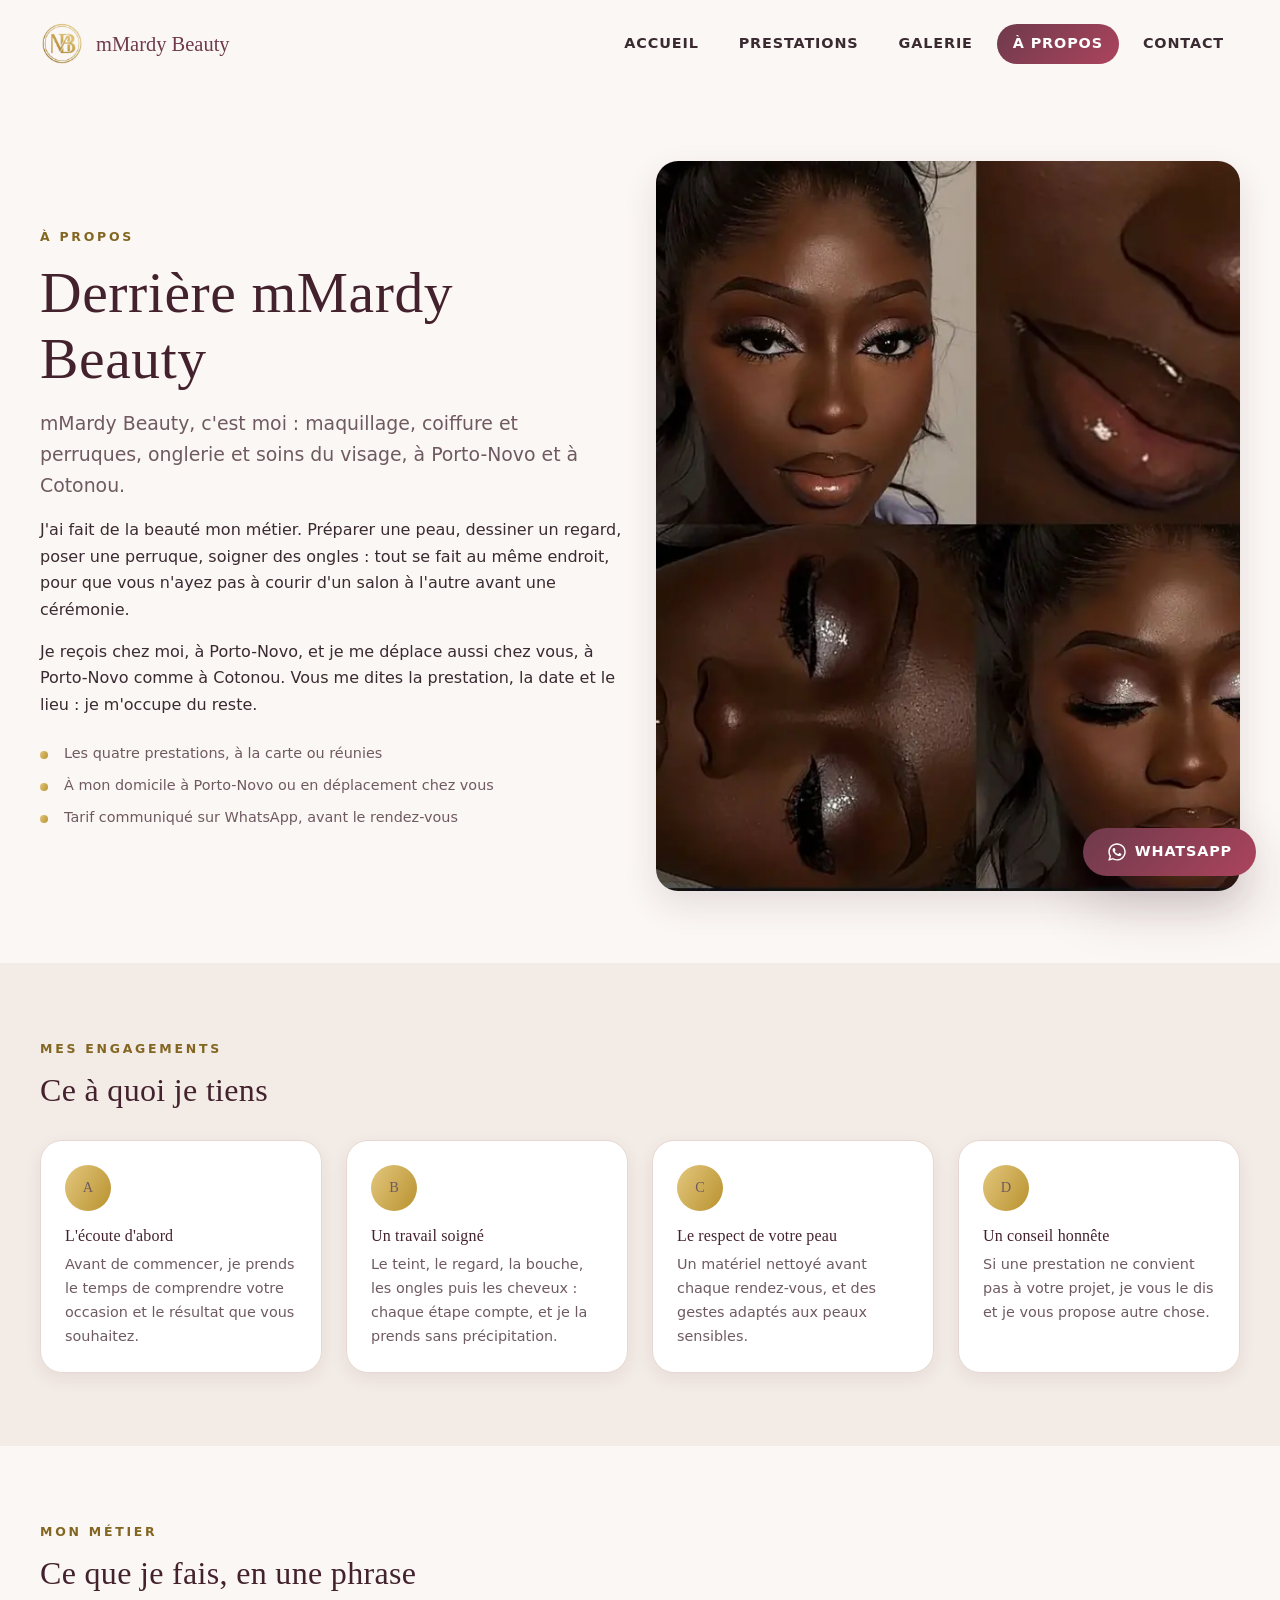
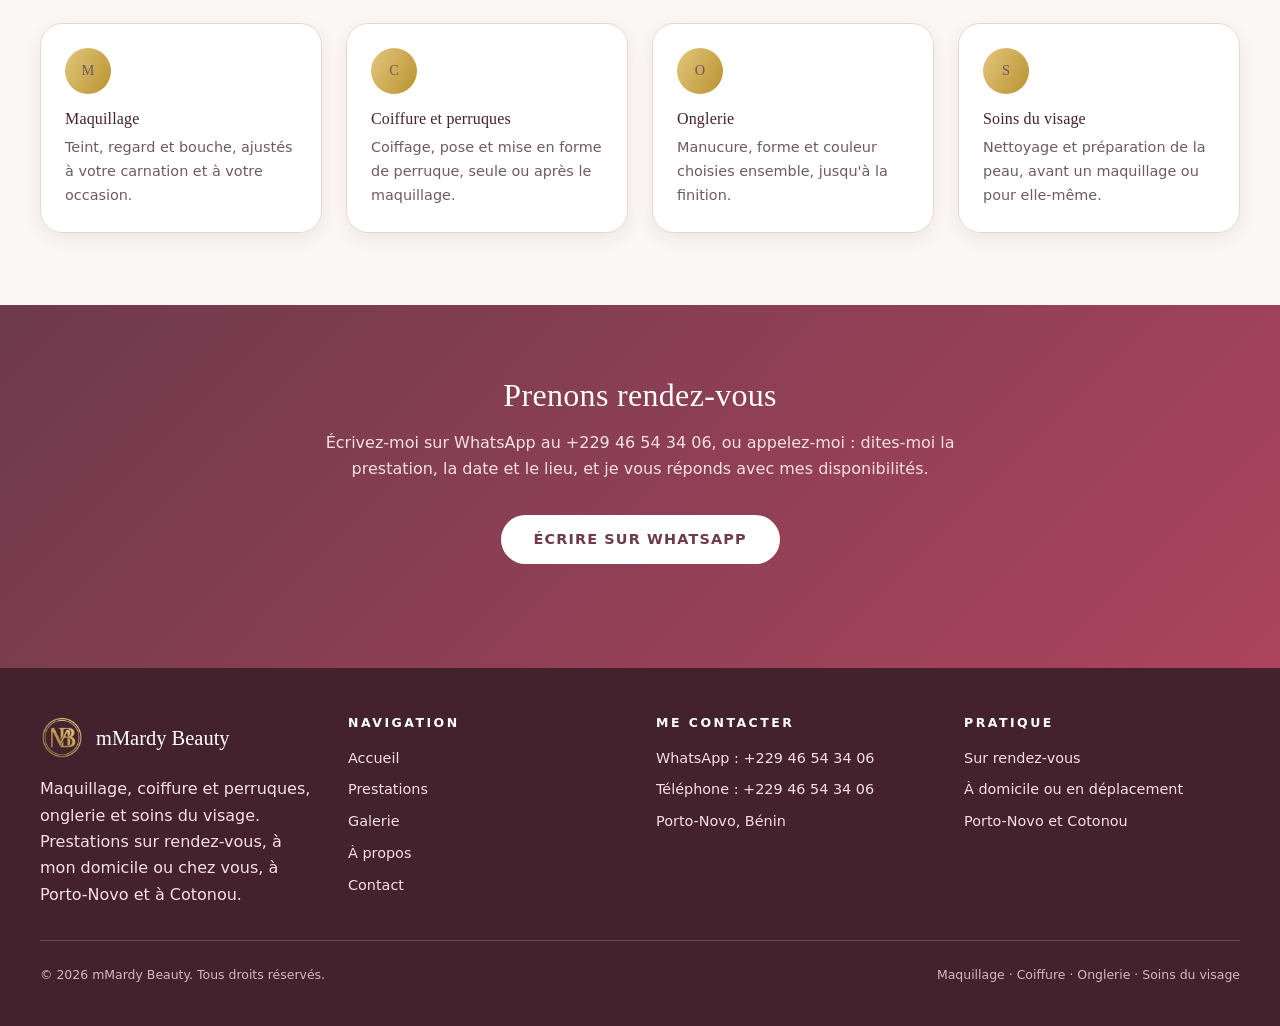
==== a-propos.html @ c72af712 "Site vitrine mMardy Beauty Site statique HTML, CSS et JavaScript natif pour une professionnelle de l" ====
<!DOCTYPE html>
<html lang="fr">

<head>
  <meta charset="utf-8">
  <meta name="viewport" content="width=device-width, initial-scale=1">
  <title>À propos | mMardy Beauty - maquillage, coiffure, onglerie et soins du visage</title>
  <meta name="description" content="mMardy Beauty, c'est moi : maquillage, coiffure et perruques, onglerie et soins du visage à Porto-Novo et à Cotonou. Prestations sur rendez-vous, à mon domicile ou chez vous.">
  <link rel="icon" href="assets/brand/favicon.png" type="image/png">
  <meta property="og:type" content="website">
  <meta property="og:title" content="À propos | mMardy Beauty">
  <meta property="og:description" content="Maquillage, coiffure, onglerie et soins du visage : mon métier, ma façon de travailler et mes engagements.">
  <meta property="og:image" content="assets/images/galerie/galerie-13.jpg">
  <meta property="og:locale" content="fr_FR">
  <link rel="stylesheet" href="css/style.css">
  <link rel="stylesheet" href="css/animations.css">
  <script src="js/main.js" defer></script>
</head>

<body>
  <a class="lien-evitement" href="#contenu">Aller au contenu principal</a>

  <header class="entete" id="entete">
    <div class="conteneur entete__inner">
      <a class="marque" href="index.html">
        <img class="marque__badge" src="assets/brand/badge.png" alt="" width="96" height="96">
        <span class="marque__nom">mMardy Beauty</span>
      </a>

      <button class="burger" id="burger" type="button" aria-expanded="false" aria-controls="nav-principale" aria-label="Ouvrir le menu">
        <span class="burger__barre" aria-hidden="true"></span>
        <span class="burger__barre" aria-hidden="true"></span>
        <span class="burger__barre" aria-hidden="true"></span>
      </button>

      <nav class="nav" id="nav-principale" aria-label="Navigation principale">
        <ul class="nav__liste">
          <li><a class="nav__lien" href="index.html">Accueil</a></li>
          <li><a class="nav__lien" href="prestations.html">Prestations</a></li>
          <li><a class="nav__lien" href="galerie.html">Galerie</a></li>
          <li><a class="nav__lien" href="a-propos.html" aria-current="page">À propos</a></li>
          <li><a class="nav__lien" href="contact.html">Contact</a></li>
        </ul>
      </nav>
    </div>
  </header>

  <main id="contenu">

    <section class="section" aria-labelledby="titre-histoire">
      <div class="conteneur">
        <div class="duo">
          <div data-reveal>
            <p class="surtitre">À propos</p>
            <h1 id="titre-histoire">Derrière mMardy Beauty</h1>
            <p class="texte-intro">
              mMardy Beauty, c'est moi : maquillage, coiffure et perruques, onglerie et
              soins du visage, à Porto-Novo et à Cotonou.
            </p>
            <p>
              J'ai fait de la beauté mon métier. Préparer une peau, dessiner un regard,
              poser une perruque, soigner des ongles : tout se fait au même endroit, pour
              que vous n'ayez pas à courir d'un salon à l'autre avant une cérémonie.
            </p>
            <p>
              Je reçois chez moi, à Porto-Novo, et je me déplace aussi chez vous, à
              Porto-Novo comme à Cotonou. Vous me dites la prestation, la date et le
              lieu : je m'occupe du reste.
            </p>
            <ul class="atouts">
              <li>Les quatre prestations, à la carte ou réunies</li>
              <li>À mon domicile à Porto-Novo ou en déplacement chez vous</li>
              <li>Tarif communiqué sur WhatsApp, avant le rendez-vous</li>
            </ul>
          </div>

          <div class="duo__visuel" data-reveal>
            <picture>
              <source type="image/webp" srcset="assets/images/galerie/galerie-13.webp">
              <img src="assets/images/galerie/galerie-13.jpg" alt="Planche regroupant plusieurs mises en beauté rapprochées, bouche et regard" width="736" height="800" loading="lazy" decoding="async">
            </picture>
          </div>
        </div>
      </div>
    </section>

    <section class="section section--creme" aria-labelledby="titre-valeurs">
      <div class="conteneur">
        <div class="section__entete" data-reveal>
          <p class="surtitre">Mes engagements</p>
          <h2 id="titre-valeurs">Ce à quoi je tiens</h2>
        </div>

        <div class="valeurs">
          <article class="valeur" data-reveal>
            <p class="valeur__icone" aria-hidden="true">A</p>
            <h3>L'écoute d'abord</h3>
            <p>
              Avant de commencer, je prends le temps de comprendre votre occasion et
              le résultat que vous souhaitez.
            </p>
          </article>

          <article class="valeur" data-reveal>
            <p class="valeur__icone" aria-hidden="true">B</p>
            <h3>Un travail soigné</h3>
            <p>
              Le teint, le regard, la bouche, les ongles puis les cheveux : chaque
              étape compte, et je la prends sans précipitation.
            </p>
          </article>

          <article class="valeur" data-reveal>
            <p class="valeur__icone" aria-hidden="true">C</p>
            <h3>Le respect de votre peau</h3>
            <p>
              Un matériel nettoyé avant chaque rendez-vous, et des gestes adaptés
              aux peaux sensibles.
            </p>
          </article>

          <article class="valeur" data-reveal>
            <p class="valeur__icone" aria-hidden="true">D</p>
            <h3>Un conseil honnête</h3>
            <p>
              Si une prestation ne convient pas à votre projet, je vous le dis et je
              vous propose autre chose.
            </p>
          </article>
        </div>
      </div>
    </section>

    <section class="section" aria-labelledby="titre-metier">
      <div class="conteneur">
        <div class="section__entete" data-reveal>
          <p class="surtitre">Mon métier</p>
          <h2 id="titre-metier">Ce que je fais, en une phrase</h2>
        </div>

        <div class="valeurs">
          <article class="valeur" data-reveal>
            <p class="valeur__icone" aria-hidden="true">M</p>
            <h3>Maquillage</h3>
            <p>
              Teint, regard et bouche, ajustés à votre carnation et à votre occasion.
            </p>
          </article>

          <article class="valeur" data-reveal>
            <p class="valeur__icone" aria-hidden="true">C</p>
            <h3>Coiffure et perruques</h3>
            <p>
              Coiffage, pose et mise en forme de perruque, seule ou après le maquillage.
            </p>
          </article>

          <article class="valeur" data-reveal>
            <p class="valeur__icone" aria-hidden="true">O</p>
            <h3>Onglerie</h3>
            <p>
              Manucure, forme et couleur choisies ensemble, jusqu'à la finition.
            </p>
          </article>

          <article class="valeur" data-reveal>
            <p class="valeur__icone" aria-hidden="true">S</p>
            <h3>Soins du visage</h3>
            <p>
              Nettoyage et préparation de la peau, avant un maquillage ou pour elle-même.
            </p>
          </article>
        </div>
      </div>
    </section>

    <section class="section section--prune" aria-labelledby="titre-rdv">
      <div class="conteneur section__entete section__entete--centre" data-reveal>
        <h2 id="titre-rdv">Prenons rendez-vous</h2>
        <p>
          Écrivez-moi sur WhatsApp au +229 46 54 34 06, ou appelez-moi : dites-moi la
          prestation, la date et le lieu, et je vous réponds avec mes disponibilités.
        </p>
        <p class="ecart-haut">
          <a class="bouton bouton--clair" href="https://wa.me/22946543406?text=Bonjour%20mMardy%20Beauty%2C%20je%20souhaite%20prendre%20rendez-vous." target="_blank" rel="noopener">Écrire sur WhatsApp</a>
        </p>
      </div>
    </section>

  </main>

  <footer class="pied">
    <div class="conteneur">
      <div class="pied__grille">
        <div>
          <p class="pied__nom">
            <img src="assets/brand/badge.png" alt="" width="96" height="96">
            <span>mMardy Beauty</span>
          </p>
          <p>
            Maquillage, coiffure et perruques, onglerie et soins du visage.
            Prestations sur rendez-vous, à mon domicile ou chez vous,
            à Porto-Novo et à Cotonou.
          </p>
        </div>

        <nav aria-label="Navigation de pied de page">
          <h3>Navigation</h3>
          <ul class="pied__liste">
            <li><a href="index.html">Accueil</a></li>
            <li><a href="prestations.html">Prestations</a></li>
            <li><a href="galerie.html">Galerie</a></li>
            <li><a href="a-propos.html">À propos</a></li>
            <li><a href="contact.html">Contact</a></li>
          </ul>
        </nav>

        <div>
          <h3>Me contacter</h3>
          <ul class="pied__liste">
            <li><a href="https://wa.me/22946543406" target="_blank" rel="noopener">WhatsApp : +229 46 54 34 06</a></li>
            <li><a href="tel:+22946543406">Téléphone : +229 46 54 34 06</a></li>
            <li>Porto-Novo, Bénin</li>
          </ul>
        </div>

        <div>
          <h3>Pratique</h3>
          <ul class="pied__liste">
            <li>Sur rendez-vous</li>
            <li>À domicile ou en déplacement</li>
            <li>Porto-Novo et Cotonou</li>
          </ul>
        </div>
      </div>

      <div class="pied__bas">
        <p>© <span data-annee>2026</span> mMardy Beauty. Tous droits réservés.</p>
        <p>Maquillage · Coiffure · Onglerie · Soins du visage</p>
      </div>
    </div>
  </footer>

  <a class="bouton-flottant" href="https://wa.me/22946543406?text=Bonjour%20mMardy%20Beauty%2C%20je%20souhaite%20prendre%20rendez-vous." target="_blank" rel="noopener" aria-label="Discuter avec mMardy Beauty sur WhatsApp"><svg class="bouton-flottant__icone" viewBox="0 0 448 512" width="20" height="20" aria-hidden="true" focusable="false"><path fill="currentColor" d="M380.9 97.1C339 55.1 283.2 32 223.9 32c-122.4 0-222 99.6-222 222 0 39.1 10.2 77.3 29.6 111L0 480l117.7-30.9c32.4 17.7 68.9 27 106.1 27h.1c122.3 0 224.1-99.6 224.1-222 0-59.3-25.2-115-67.1-157zm-157 341.6c-33.2 0-65.7-8.9-94-25.7l-6.7-4-69.8 18.3L72 359.2l-4.4-7c-18.5-29.4-28.2-63.3-28.2-98.2 0-101.7 82.8-184.5 184.6-184.5 49.3 0 95.6 19.2 130.4 54.1 34.8 34.9 56.2 81.2 56.1 130.5 0 101.8-84.9 184.6-186.6 184.6zm101.2-138.2c-5.5-2.8-32.8-16.2-37.9-18-5.1-1.9-8.8-2.8-12.5 2.8-3.7 5.6-14.3 18-17.6 21.8-3.2 3.7-6.5 4.2-12 1.4-32.6-16.3-54-29.1-75.5-66-5.7-9.8 5.7-9.1 16.3-30.3 1.8-3.7.9-6.9-.5-9.7-1.4-2.8-12.5-30.1-17.1-41.2-4.5-10.8-9.1-9.3-12.5-9.5-3.2-.2-6.9-.2-10.6-.2-3.7 0-9.7 1.4-14.8 6.9-5.1 5.6-19.4 19-19.4 46.3 0 27.3 19.9 53.7 22.6 57.4 2.8 3.7 39.1 59.7 94.8 83.8 35.2 15.2 49 16.5 66.6 13.9 10.7-1.6 32.8-13.4 37.4-26.4 4.6-13 4.6-24.1 3.2-26.4-1.3-2.5-5-3.9-10.5-6.6z"/></svg><span class="bouton-flottant__libelle">WhatsApp</span></a>
</body>

</html>
---- css/style.css ----
/* ==========================================================================
   Mardy Beauty - Feuille de styles principale
   Organisation :
   1. Variables et jetons de design
   2. Reinitialisation et base
   3. Typographie
   4. Utilitaires de mise en page
   5. Accessibilite (focus, saut de contenu)
   6. En-tete et navigation
   7. Boutons
   8. Hero
   9. Carte de prestation
   10. Galerie et filtres
   11. Duo, valeurs et etapes
   12. Contact et formulaire
   13. Pied de page
   14. Points de rupture
   15. Vitrine : appels a l'action WhatsApp
   16. Mosaique de la galerie photo
   ========================================================================== */

/* --------------------------------------------------------------------------
   1. Variables et jetons de design
   Client : un seul endroit a modifier pour changer toute la charte graphique.
   -------------------------------------------------------------------------- */
:root {
  /* Palette */
  --couleur-creme: #fbf7f4;
  --couleur-creme-fonce: #f3ebe6;
  --couleur-blanc: #ffffff;
  --couleur-rose-poudre: #e8b4b8;
  --couleur-rose-clair: #f5dfe1;
  --couleur-framboise: #ac445d;
  --couleur-prune: #6e3a4c;
  --couleur-prune-fonce: #43222e;
  --couleur-dore: #b9922f;
  --couleur-dore-clair: #e3c77e;
  /* Or dedie au texte : le dore decoratif n'atteint pas le rapport 4.5:1. */
  --couleur-dore-texte: #826621;
  --couleur-texte: #3a2a31;
  --couleur-texte-doux: #6f5a62;
  --couleur-bordure: #e6d8d1;
  /* Bordure des champs de saisie : elements d'interface, donc rapport 3:1. */
  --couleur-bordure-champ: #b0846d;
  --couleur-succes: #3a7454;
  --couleur-erreur: #b0354f;

  /* Typographie */
  --police-titre: Georgia, "Times New Roman", "Liberation Serif", serif;
  --police-corps: system-ui, -apple-system, "Segoe UI", Roboto, "Helvetica Neue", Arial, sans-serif;

  --taille-xs: 0.78rem;
  --taille-sm: 0.9rem;
  --taille-md: 1rem;
  --taille-lg: 1.18rem;
  --taille-xl: clamp(1.5rem, 1.2rem + 1.4vw, 2rem);
  --taille-titre: clamp(2rem, 1.3rem + 3.4vw, 3.6rem);

  /* Espacements */
  --espace-1: 0.25rem;
  --espace-2: 0.5rem;
  --espace-3: 0.75rem;
  --espace-4: 1rem;
  --espace-5: 1.5rem;
  --espace-6: 2rem;
  --espace-7: 3rem;
  --espace-8: 4.5rem;
  --largeur-conteneur: 1200px;

  /* Formes et ombres */
  --rayon-sm: 8px;
  --rayon-md: 14px;
  --rayon-lg: 22px;
  --rayon-plein: 999px;
  --ombre-douce: 0 6px 18px rgba(67, 34, 46, 0.07);
  --ombre-moyenne: 0 14px 34px rgba(67, 34, 46, 0.12);
  --ombre-forte: 0 24px 60px rgba(67, 34, 46, 0.22);

  /* Degrades reutilisables */
  --degrade-prune: linear-gradient(135deg, var(--couleur-prune), var(--couleur-framboise));
  --degrade-dore: linear-gradient(120deg, var(--couleur-dore-clair), var(--couleur-dore));
  --degrade-creme: linear-gradient(180deg, var(--couleur-creme), var(--couleur-rose-clair));

  /* Divers */
  --transition-rapide: 180ms ease;
  --transition-moyenne: 320ms cubic-bezier(0.22, 0.61, 0.36, 1);
  --hauteur-entete: 76px;
}

/* --------------------------------------------------------------------------
   2. Reinitialisation et base
   -------------------------------------------------------------------------- */
*,
*::before,
*::after {
  box-sizing: border-box;
}

html {
  scroll-behavior: smooth;
  scroll-padding-top: calc(var(--hauteur-entete) + var(--espace-4));
  -webkit-text-size-adjust: 100%;
}

body {
  margin: 0;
  background-color: var(--couleur-creme);
  color: var(--couleur-texte);
  font-family: var(--police-corps);
  font-size: var(--taille-md);
  line-height: 1.65;
}

body.est-verrouille {
  overflow: hidden;
}

img,
svg {
  max-width: 100%;
  height: auto;
  display: block;
}

a {
  color: var(--couleur-prune);
  text-decoration: none;
}

a:hover {
  color: var(--couleur-framboise);
}

ul,
ol {
  margin: 0;
  padding: 0;
  list-style: none;
}

button {
  font: inherit;
  color: inherit;
  cursor: pointer;
}

/* --------------------------------------------------------------------------
   3. Typographie
   -------------------------------------------------------------------------- */
h1,
h2,
h3,
h4 {
  margin: 0 0 var(--espace-4);
  font-family: var(--police-titre);
  font-weight: 400;
  line-height: 1.15;
  color: var(--couleur-prune-fonce);
  letter-spacing: 0.01em;
}

h1 {
  font-size: var(--taille-titre);
}

h2 {
  font-size: var(--taille-xl);
}

h3 {
  font-size: var(--taille-lg);
}

p {
  margin: 0 0 var(--espace-4);
}

p:last-child {
  margin-bottom: 0;
}

.surtitre {
  display: inline-block;
  margin-bottom: var(--espace-3);
  color: var(--couleur-dore-texte);
  font-family: var(--police-corps);
  font-size: var(--taille-xs);
  font-weight: 700;
  letter-spacing: 0.22em;
  text-transform: uppercase;
}

.texte-intro {
  max-width: 62ch;
  color: var(--couleur-texte-doux);
  font-size: var(--taille-lg);
}

.texte-intro--centre {
  margin-inline: auto;
  text-align: center;
}

/* --------------------------------------------------------------------------
   4. Utilitaires de mise en page
   -------------------------------------------------------------------------- */
.conteneur {
  width: min(100% - 2.5rem, var(--largeur-conteneur));
  margin-inline: auto;
}

.section {
  padding-block: var(--espace-7);
}

.section--creme {
  background-color: var(--couleur-creme-fonce);
}

.section--prune {
  background: var(--degrade-prune);
  color: var(--couleur-rose-clair);
}

.section--prune h2,
.section--prune h3 {
  color: var(--couleur-blanc);
}

.section__entete {
  max-width: 68ch;
  margin-bottom: var(--espace-6);
}

.section__entete--centre {
  margin-inline: auto;
  text-align: center;
}

.grille {
  display: grid;
  gap: var(--espace-5);
}

.grille--galerie {
  grid-template-columns: repeat(auto-fill, minmax(260px, 1fr));
}

.grille--trois {
  grid-template-columns: repeat(auto-fit, minmax(240px, 1fr));
}

.ecart-haut {
  margin-top: var(--espace-6);
}

/* --------------------------------------------------------------------------
   5. Accessibilite
   -------------------------------------------------------------------------- */
.lien-evitement {
  position: absolute;
  top: -100px;
  left: var(--espace-4);
  z-index: 200;
  padding: var(--espace-3) var(--espace-5);
  background: var(--couleur-prune);
  color: var(--couleur-blanc);
  border-radius: var(--rayon-sm);
  transition: top var(--transition-rapide);
}

.lien-evitement:focus {
  top: var(--espace-4);
  color: var(--couleur-blanc);
}

.lecture-seule {
  position: absolute;
  width: 1px;
  height: 1px;
  padding: 0;
  margin: -1px;
  overflow: hidden;
  clip: rect(0, 0, 0, 0);
  white-space: nowrap;
  border: 0;
}

:focus-visible {
  outline: 3px solid var(--couleur-framboise);
  outline-offset: 3px;
  border-radius: 4px;
}

/* --------------------------------------------------------------------------
   6. En-tete et navigation
   -------------------------------------------------------------------------- */
.entete {
  position: sticky;
  top: 0;
  z-index: 100;
  background-color: rgba(251, 247, 244, 0.92);
  backdrop-filter: blur(10px);
  border-bottom: 1px solid transparent;
  transition: box-shadow var(--transition-moyenne), border-color var(--transition-moyenne);
}

.entete.est-colle {
  box-shadow: var(--ombre-douce);
  border-bottom-color: var(--couleur-bordure);
}

.entete__inner {
  display: flex;
  align-items: center;
  justify-content: space-between;
  gap: var(--espace-4);
  min-height: var(--hauteur-entete);
}

.marque {
  display: inline-flex;
  align-items: center;
  gap: var(--espace-3);
  flex-shrink: 0;
}

.marque__badge {
  width: 44px;
  height: 44px;
}

.marque__nom {
  font-family: var(--police-titre);
  font-size: 1.28rem;
  line-height: 1;
  white-space: nowrap;
}

.nav__liste {
  display: flex;
  align-items: center;
  gap: var(--espace-2);
}

.nav__lien {
  display: block;
  padding: var(--espace-2) var(--espace-4);
  color: var(--couleur-texte);
  font-size: var(--taille-sm);
  font-weight: 600;
  letter-spacing: 0.06em;
  text-transform: uppercase;
  border-radius: var(--rayon-plein);
  transition: background-color var(--transition-rapide), color var(--transition-rapide);
}

.nav__lien:hover {
  background-color: var(--couleur-rose-clair);
  color: var(--couleur-prune);
}

.nav__lien[aria-current="page"] {
  background: var(--degrade-prune);
  color: var(--couleur-blanc);
}

.burger {
  display: none;
  width: 46px;
  height: 46px;
  padding: 0;
  background: var(--couleur-blanc);
  border: 1px solid var(--couleur-bordure);
  border-radius: var(--rayon-md);
}

.burger__barre {
  display: block;
  width: 20px;
  height: 2px;
  margin: 4px auto;
  background: var(--couleur-prune);
  border-radius: 2px;
  transition: transform var(--transition-moyenne), opacity var(--transition-rapide);
}

.burger[aria-expanded="true"] .burger__barre:nth-child(1) {
  transform: translateY(6px) rotate(45deg);
}

.burger[aria-expanded="true"] .burger__barre:nth-child(2) {
  opacity: 0;
}

.burger[aria-expanded="true"] .burger__barre:nth-child(3) {
  transform: translateY(-6px) rotate(-45deg);
}

/* --------------------------------------------------------------------------
   7. Boutons
   -------------------------------------------------------------------------- */
.bouton {
  display: inline-flex;
  align-items: center;
  justify-content: center;
  gap: var(--espace-2);
  padding: var(--espace-3) var(--espace-6);
  border: 1px solid transparent;
  border-radius: var(--rayon-plein);
  font-size: var(--taille-sm);
  font-weight: 700;
  letter-spacing: 0.08em;
  text-transform: uppercase;
  transition: transform var(--transition-rapide), box-shadow var(--transition-rapide),
    background-color var(--transition-rapide), color var(--transition-rapide);
}

.bouton--principal {
  background: var(--degrade-prune);
  color: var(--couleur-blanc);
  box-shadow: var(--ombre-douce);
}

.bouton--principal:hover {
  color: var(--couleur-blanc);
  box-shadow: var(--ombre-moyenne);
  transform: translateY(-2px);
}

.bouton--contour {
  background: transparent;
  border-color: var(--couleur-prune);
  color: var(--couleur-prune);
}

.bouton--contour:hover {
  background: var(--couleur-prune);
  color: var(--couleur-blanc);
  transform: translateY(-2px);
}

.bouton--clair {
  background: var(--couleur-blanc);
  color: var(--couleur-prune);
}

.bouton--clair:hover {
  color: var(--couleur-framboise);
  transform: translateY(-2px);
}

.bouton--bloc {
  width: 100%;
}

/* --------------------------------------------------------------------------
   8. Hero
   -------------------------------------------------------------------------- */
.hero {
  position: relative;
  overflow: hidden;
  background: var(--degrade-creme);
}

.hero__inner {
  display: grid;
  gap: var(--espace-6);
  align-items: center;
  padding-block: var(--espace-7);
}

.hero__texte {
  max-width: 56ch;
}

.hero__titre {
  margin-bottom: var(--espace-4);
}

.hero__sous-titre {
  max-width: 48ch;
  color: var(--couleur-texte-doux);
  font-size: var(--taille-lg);
}

.hero__actions {
  display: flex;
  flex-wrap: wrap;
  gap: var(--espace-3);
  margin-top: var(--espace-5);
}

.hero__visuel {
  position: relative;
}

.hero__portrait {
  display: block;
  overflow: hidden;
  border-radius: var(--rayon-lg);
  box-shadow: var(--ombre-moyenne);
}

.hero__portrait img {
  width: 100%;
  aspect-ratio: 4 / 5;
  object-fit: cover;
}

/* Second visuel pose en chevauchement : il rappelle que les prestations ne
   se limitent pas au maquillage (ici une manucure). */
.hero__vignette {
  position: absolute;
  left: calc(-1 * var(--espace-4));
  bottom: calc(-1 * var(--espace-4));
  width: 34%;
  max-width: 190px;
  margin: 0;
  border: 5px solid var(--couleur-blanc);
  border-radius: var(--rayon-md);
  box-shadow: var(--ombre-moyenne);
}

.hero__vignette img {
  width: 100%;
  aspect-ratio: 1 / 1;
  object-fit: cover;
}

.bandeau {
  display: flex;
  flex-wrap: wrap;
  justify-content: center;
  gap: var(--espace-5);
  padding-block: var(--espace-4);
  background: var(--couleur-prune);
  color: var(--couleur-rose-clair);
  font-size: var(--taille-xs);
  letter-spacing: 0.18em;
  text-transform: uppercase;
}

/* --------------------------------------------------------------------------
   9. Carte de prestation
   -------------------------------------------------------------------------- */
/* Chaque metier est presente sans visuel impose : le medaillon dore reprend
   le monogramme de la marque. */
.carte-prestation {
  display: flex;
  flex-direction: column;
  gap: var(--espace-3);
  padding: var(--espace-6) var(--espace-5);
  background: var(--couleur-blanc);
  border: 1px solid var(--couleur-bordure);
  border-radius: var(--rayon-lg);
  box-shadow: var(--ombre-douce);
  transition: transform var(--transition-moyenne), box-shadow var(--transition-moyenne);
}

.carte-prestation:hover {
  transform: translateY(-4px);
  box-shadow: var(--ombre-moyenne);
}

.carte-prestation__medaillon {
  display: inline-flex;
  align-items: center;
  justify-content: center;
  align-self: flex-start;
  width: 52px;
  height: 52px;
  background: var(--degrade-dore);
  color: var(--couleur-prune-fonce);
  font-family: var(--police-titre);
  font-size: var(--taille-lg);
  border-radius: var(--rayon-plein);
}

.carte-prestation h3 {
  margin: 0;
  font-size: var(--taille-lg);
}

.carte-prestation p {
  margin: 0;
  color: var(--couleur-texte-doux);
  font-size: var(--taille-sm);
}

.carte-prestation .lien-whatsapp {
  margin-top: auto;
  align-self: flex-start;
}

/* --------------------------------------------------------------------------
   10. Galerie et filtres
   -------------------------------------------------------------------------- */
.filtres {
  display: flex;
  flex-wrap: wrap;
  gap: var(--espace-2);
  margin-bottom: var(--espace-6);
}

.filtre {
  padding: var(--espace-2) var(--espace-5);
  background: var(--couleur-blanc);
  border: 1px solid var(--couleur-bordure);
  border-radius: var(--rayon-plein);
  color: var(--couleur-texte-doux);
  font-size: var(--taille-sm);
  font-weight: 600;
  transition: background-color var(--transition-rapide), color var(--transition-rapide),
    border-color var(--transition-rapide);
}

.filtre:hover {
  border-color: var(--couleur-framboise);
  color: var(--couleur-prune);
}

.filtre[aria-pressed="true"] {
  background: var(--degrade-prune);
  border-color: transparent;
  color: var(--couleur-blanc);
}

.carte-galerie {
  margin: 0;
  overflow: hidden;
  background: var(--couleur-blanc);
  border: 1px solid var(--couleur-bordure);
  border-radius: var(--rayon-lg);
  box-shadow: var(--ombre-douce);
  transition: transform var(--transition-moyenne), box-shadow var(--transition-moyenne),
    opacity var(--transition-moyenne);
}

.carte-galerie:hover {
  transform: translateY(-4px);
  box-shadow: var(--ombre-moyenne);
}

.carte-galerie.est-masquee {
  display: none;
}

.carte-galerie__bouton {
  position: relative;
  display: block;
  width: 100%;
  padding: 0;
  background: none;
  border: 0;
}

.carte-galerie__bouton img {
  width: 100%;
  aspect-ratio: 4 / 5;
  object-fit: cover;
  transition: transform 600ms cubic-bezier(0.22, 0.61, 0.36, 1);
}

.carte-galerie__bouton:hover img,
.carte-galerie__bouton:focus-visible img {
  transform: scale(1.07);
}

.carte-galerie__voile {
  position: absolute;
  inset: 0;
  display: flex;
  align-items: flex-end;
  padding: var(--espace-4);
  background: linear-gradient(to top, rgba(67, 34, 46, 0.78), rgba(67, 34, 46, 0));
  color: var(--couleur-blanc);
  font-size: var(--taille-sm);
  font-weight: 600;
  opacity: 0;
  transition: opacity var(--transition-moyenne);
}

.carte-galerie__bouton:hover .carte-galerie__voile,
.carte-galerie__bouton:focus-visible .carte-galerie__voile {
  opacity: 1;
}

/* Sur les appareils sans survol (tactile), le libelle reste visible :
   sans lui, rien n'indiquerait que le visuel ouvre WhatsApp. */
@media (hover: none) {
  .carte-galerie__voile {
    opacity: 1;
  }
}

.carte-galerie__legende {
  padding: var(--espace-4) var(--espace-5) var(--espace-5);
}

.carte-galerie__legende h2,
.carte-galerie__legende h3 {
  margin: 0 0 var(--espace-1);
  font-size: var(--taille-md);
}

.carte-galerie__legende p {
  margin: 0;
  color: var(--couleur-texte-doux);
  font-size: var(--taille-sm);
}

.message-vide {
  margin-top: var(--espace-5);
  padding: var(--espace-5);
  background: var(--couleur-blanc);
  border: 1px dashed var(--couleur-bordure);
  border-radius: var(--rayon-md);
  color: var(--couleur-texte-doux);
  text-align: center;
}

/* --------------------------------------------------------------------------
   11. Duo, valeurs et etapes
   -------------------------------------------------------------------------- */
.duo {
  display: grid;
  gap: var(--espace-6);
  align-items: center;
}

.duo__visuel {
  overflow: hidden;
  border-radius: var(--rayon-lg);
  box-shadow: var(--ombre-moyenne);
}

/* Les visuels du duo sont des photos verticales : le cadre suit leur cadrage
   naturel au lieu de les recadrer en paysage. */
.duo__visuel img {
  width: 100%;
  aspect-ratio: 4 / 5;
  object-fit: cover;
}

.atouts {
  display: grid;
  gap: var(--espace-2);
  margin-top: var(--espace-5);
  color: var(--couleur-texte-doux);
  font-size: var(--taille-sm);
}

.atouts li {
  position: relative;
  padding-left: var(--espace-5);
}

.atouts li::before {
  content: "";
  position: absolute;
  top: 0.62em;
  left: 0;
  width: 8px;
  height: 8px;
  background: var(--degrade-dore);
  border-radius: var(--rayon-plein);
}

.valeurs {
  display: grid;
  gap: var(--espace-5);
  grid-template-columns: repeat(auto-fit, minmax(220px, 1fr));
}

.valeur {
  padding: var(--espace-5);
  background: var(--couleur-blanc);
  border: 1px solid var(--couleur-bordure);
  border-radius: var(--rayon-lg);
  box-shadow: var(--ombre-douce);
}

.valeur__icone {
  display: inline-flex;
  align-items: center;
  justify-content: center;
  width: 46px;
  height: 46px;
  margin-bottom: var(--espace-4);
  background: var(--degrade-dore);
  color: var(--couleur-prune-fonce);
  font-family: var(--police-titre);
  font-size: var(--taille-lg);
  border-radius: var(--rayon-plein);
}

.valeur h3 {
  margin-bottom: var(--espace-2);
  font-size: var(--taille-md);
}

.valeur p {
  color: var(--couleur-texte-doux);
  font-size: var(--taille-sm);
}

.etapes {
  counter-reset: etape;
  display: grid;
  gap: var(--espace-5);
  grid-template-columns: repeat(auto-fit, minmax(220px, 1fr));
}

.etape {
  position: relative;
  padding: var(--espace-5);
  padding-left: var(--espace-7);
  background: var(--couleur-blanc);
  border-radius: var(--rayon-lg);
  box-shadow: var(--ombre-douce);
}

.etape::before {
  counter-increment: etape;
  content: counter(etape);
  position: absolute;
  top: var(--espace-5);
  left: var(--espace-5);
  color: var(--couleur-rose-poudre);
  font-family: var(--police-titre);
  font-size: 1.9rem;
  line-height: 1;
}

/* --------------------------------------------------------------------------
   12. Contact et formulaire
   -------------------------------------------------------------------------- */
.contact-grille {
  display: grid;
  gap: var(--espace-6);
}

.formulaire {
  display: grid;
  gap: var(--espace-4);
  padding: var(--espace-6);
  background: var(--couleur-blanc);
  border: 1px solid var(--couleur-bordure);
  border-radius: var(--rayon-lg);
  box-shadow: var(--ombre-douce);
}

.champ {
  display: flex;
  flex-direction: column;
  gap: var(--espace-2);
}

.champ label {
  font-size: var(--taille-sm);
  font-weight: 700;
  letter-spacing: 0.04em;
}

.champ__obligatoire {
  color: var(--couleur-framboise);
}

.champ input,
.champ select,
.champ textarea {
  padding: var(--espace-3) var(--espace-4);
  background: var(--couleur-creme);
  border: 1px solid var(--couleur-bordure-champ);
  border-radius: var(--rayon-md);
  color: var(--couleur-texte);
  font: inherit;
  transition: border-color var(--transition-rapide), box-shadow var(--transition-rapide);
}

.champ input:focus,
.champ select:focus,
.champ textarea:focus {
  border-color: var(--couleur-framboise);
  box-shadow: 0 0 0 4px rgba(172, 68, 93, 0.16);
  outline: none;
}

.champ textarea {
  min-height: 150px;
  resize: vertical;
}

.champ__aide {
  color: var(--couleur-texte-doux);
  font-size: var(--taille-xs);
}

.champ__erreur {
  display: block;
  min-height: 1.2em;
  color: var(--couleur-erreur);
  font-size: var(--taille-xs);
}

.champ.est-invalide input,
.champ.est-invalide select,
.champ.est-invalide textarea {
  border-color: var(--couleur-erreur);
}

.formulaire__retour {
  padding: var(--espace-4);
  border-radius: var(--rayon-md);
  font-size: var(--taille-sm);
}

.formulaire__retour--succes {
  background: rgba(58, 116, 84, 0.12);
  color: var(--couleur-succes);
  border: 1px solid rgba(58, 116, 84, 0.35);
}

.formulaire__retour--erreur {
  background: rgba(176, 53, 79, 0.1);
  color: var(--couleur-erreur);
  border: 1px solid rgba(176, 53, 79, 0.3);
}

.coordonnees {
  display: grid;
  gap: var(--espace-4);
}

.coordonnee {
  padding: var(--espace-5);
  background: var(--couleur-creme-fonce);
  border-radius: var(--rayon-lg);
}

.coordonnee h2,
.coordonnee h3 {
  margin-bottom: var(--espace-2);
  font-size: var(--taille-md);
}

.coordonnee p {
  margin: 0;
  color: var(--couleur-texte-doux);
  font-size: var(--taille-sm);
}

.coordonnee a {
  font-weight: 700;
}

.encart {
  padding: var(--espace-6);
  background: var(--degrade-creme);
  border-radius: var(--rayon-lg);
  text-align: center;
}

/* --------------------------------------------------------------------------
   13. Pied de page
   -------------------------------------------------------------------------- */
.pied {
  padding-block: var(--espace-7) var(--espace-5);
  background: var(--couleur-prune-fonce);
  color: var(--couleur-rose-clair);
}

.pied a {
  color: var(--couleur-rose-clair);
}

.pied a:hover {
  color: var(--couleur-dore-clair);
}

.pied__grille {
  display: grid;
  gap: var(--espace-6);
  grid-template-columns: repeat(auto-fit, minmax(200px, 1fr));
}

.pied__nom {
  display: flex;
  align-items: center;
  gap: var(--espace-3);
  margin-bottom: var(--espace-4);
  color: var(--couleur-blanc);
  font-family: var(--police-titre);
  font-size: 1.28rem;
  line-height: 1;
}

.pied__nom img {
  width: 44px;
  height: 44px;
}

.pied h3 {
  margin-bottom: var(--espace-4);
  color: var(--couleur-blanc);
  font-family: var(--police-corps);
  font-size: var(--taille-xs);
  font-weight: 700;
  letter-spacing: 0.2em;
  text-transform: uppercase;
}

.pied__liste {
  display: grid;
  gap: var(--espace-2);
  font-size: var(--taille-sm);
}

.pied__bas {
  display: flex;
  flex-wrap: wrap;
  justify-content: space-between;
  gap: var(--espace-3);
  margin-top: var(--espace-6);
  padding-top: var(--espace-5);
  border-top: 1px solid rgba(232, 180, 184, 0.25);
  font-size: var(--taille-xs);
  color: rgba(245, 223, 225, 0.8);
}

/* --------------------------------------------------------------------------
   14. Points de rupture
   -------------------------------------------------------------------------- */
@media (min-width: 768px) {
  :root {
    --hauteur-entete: 88px;
  }

  .section {
    padding-block: var(--espace-8);
  }

  .hero__inner {
    grid-template-columns: 1fr 1fr;
    padding-block: var(--espace-8);
  }

  .hero__vignette {
    left: calc(-1 * var(--espace-5));
    bottom: calc(-1 * var(--espace-5));
    max-width: 230px;
  }

  .contact-grille {
    grid-template-columns: 1.3fr 1fr;
  }

  .duo {
    grid-template-columns: 1fr 1fr;
  }

  .duo--inverse .duo__visuel {
    order: -1;
  }
}

/* Largeurs intermediaires : le menu resserre ses entrees pour tenir sur une
   seule ligne a cote du nom de la marque. */
@media (min-width: 768px) and (max-width: 1099px) {
  .marque__badge {
    width: 38px;
    height: 38px;
  }

  .marque__nom {
    font-size: 1.08rem;
  }

  .nav__lien {
    padding: var(--espace-2) var(--espace-3);
    font-size: var(--taille-xs);
    letter-spacing: 0.03em;
  }
}

@media (max-width: 767px) {
  .burger {
    display: block;
  }

  .nav {
    position: fixed;
    top: var(--hauteur-entete);
    right: 0;
    left: 0;
    max-height: calc(100vh - var(--hauteur-entete));
    overflow-y: auto;
    padding: var(--espace-5);
    background: var(--couleur-creme);
    border-bottom: 1px solid var(--couleur-bordure);
    box-shadow: var(--ombre-moyenne);
    transform: translateX(100%);
    visibility: hidden;
    transition: transform var(--transition-moyenne), visibility var(--transition-moyenne);
  }

  .nav.est-ouvert {
    transform: translateX(0);
    visibility: visible;
  }

  .nav__liste {
    flex-direction: column;
    align-items: stretch;
    gap: var(--espace-2);
  }

  .nav__lien {
    padding: var(--espace-4);
    font-size: var(--taille-md);
    text-align: left;
    border-radius: var(--rayon-md);
  }
}

/* Ecrans tres larges : on conserve des mesures de lecture confortables. */
@media (min-width: 1400px) {
  :root {
    --largeur-conteneur: 1280px;
  }
}

/* --------------------------------------------------------------------------
   15. Vitrine : appels a l'action WhatsApp
   -------------------------------------------------------------------------- */
.actions {
  display: flex;
  flex-wrap: wrap;
  align-items: center;
  gap: var(--espace-4);
}

.actions--centre {
  justify-content: center;
}

.hero__actions {
  flex-wrap: wrap;
}

.bouton--whatsapp {
  background: var(--degrade-prune);
  color: var(--couleur-blanc);
  box-shadow: var(--ombre-douce);
}

.bouton--whatsapp:hover {
  color: var(--couleur-blanc);
  box-shadow: var(--ombre-moyenne);
  transform: translateY(-2px);
}

.lien-whatsapp {
  font-size: var(--taille-sm);
  font-weight: 700;
  color: var(--couleur-prune);
  white-space: nowrap;
  text-decoration: none;
  padding-bottom: 2px;
  border-bottom: 2px solid var(--couleur-dore-clair);
}

.lien-whatsapp:hover {
  color: var(--couleur-framboise);
  border-bottom-color: var(--couleur-framboise);
}

.bouton-flottant {
  position: fixed;
  right: var(--espace-5);
  bottom: var(--espace-5);
  z-index: 80;
  display: inline-flex;
  align-items: center;
  gap: var(--espace-2);
  padding: var(--espace-3) var(--espace-5);
  border-radius: var(--rayon-plein);
  background: var(--degrade-prune);
  color: var(--couleur-blanc);
  font-size: var(--taille-sm);
  font-weight: 700;
  letter-spacing: 0.06em;
  text-transform: uppercase;
  text-decoration: none;
  box-shadow: var(--ombre-forte);
  transition: transform var(--transition-rapide), box-shadow var(--transition-rapide);
}

.bouton-flottant:hover {
  color: var(--couleur-blanc);
  transform: translateY(-3px);
  box-shadow: var(--ombre-moyenne), var(--ombre-forte);
}

.bouton-flottant:focus-visible {
  outline: 3px solid var(--couleur-dore-clair);
  outline-offset: 3px;
}

.bouton-flottant__icone {
  flex: none;
}

@media (max-width: 600px) {
  .bouton-flottant {
    right: var(--espace-4);
    bottom: var(--espace-4);
    padding: var(--espace-3);
  }

  .bouton-flottant__libelle {
    position: absolute;
    width: 1px;
    height: 1px;
    overflow: hidden;
    clip-path: inset(50%);
    white-space: nowrap;
  }
}

@media print {
  .bouton-flottant {
    display: none;
  }
}

/* --------------------------------------------------------------------------
   16. Mosaique de la galerie photo
   Les visuels reels conservent leur cadrage d'origine : chaque carte est
   posee dans une colonne et garde son propre rapport largeur / hauteur.
   -------------------------------------------------------------------------- */
.galerie-mosaique {
  column-count: 3;
  column-gap: var(--espace-5);
}

.galerie-mosaique .carte-galerie {
  display: block;
  width: 100%;
  margin: 0 0 var(--espace-5);
  break-inside: avoid;
}

.galerie-mosaique .carte-galerie__bouton picture {
  display: block;
}

.galerie-mosaique .carte-galerie__bouton img {
  aspect-ratio: auto;
  height: auto;
}

@media (max-width: 1000px) {
  .galerie-mosaique {
    column-count: 2;
  }
}

@media (max-width: 620px) {
  .galerie-mosaique {
    column-count: 1;
  }
}
---- css/animations.css ----
/* ==========================================================================
   Mardy Beauty - Animations et transitions
   Contient : keyframes, apparitions au defilement, effets au survol,
   menu mobile anime et neutralisation via prefers-reduced-motion.
   ========================================================================== */

/* --------------------------------------------------------------------------
   1. Keyframes
   -------------------------------------------------------------------------- */
@keyframes apparition-vers-le-haut {
  from {
    opacity: 0;
    transform: translateY(24px);
  }
  to {
    opacity: 1;
    transform: translateY(0);
  }
}

@keyframes apparition-fondu {
  from {
    opacity: 0;
  }
  to {
    opacity: 1;
  }
}

@keyframes derive-degrade {
  0% {
    background-position: 0% 50%;
  }
  50% {
    background-position: 100% 50%;
  }
  100% {
    background-position: 0% 50%;
  }
}

/* --------------------------------------------------------------------------
   2. Hero : apparition progressive et degrade anime
   -------------------------------------------------------------------------- */
.hero {
  background-size: 180% 180%;
  animation: derive-degrade 18s ease-in-out infinite;
}

.hero__texte > * {
  opacity: 0;
  animation: apparition-vers-le-haut 900ms cubic-bezier(0.22, 0.61, 0.36, 1) forwards;
}

.hero__texte .surtitre {
  animation-delay: 120ms;
}

.hero__texte .hero__titre {
  animation-delay: 260ms;
}

.hero__texte .hero__sous-titre {
  animation-delay: 420ms;
}

.hero__texte .hero__actions {
  animation-delay: 580ms;
}

.hero__visuel {
  opacity: 0;
  animation: apparition-fondu 1100ms ease forwards;
  animation-delay: 260ms;
}

/* Legere parallaxe du portrait, pilote par js/main.js (variable --parallaxe).
   Le second visuel du hero n'est pas concerne : il reste fixe. */
.hero__portrait img {
  transform: translate3d(0, var(--parallaxe, 0), 0) scale(1.05);
  transition: transform 120ms linear;
  will-change: transform;
}

/* --------------------------------------------------------------------------
   3. Apparition au defilement (IntersectionObserver)
   -------------------------------------------------------------------------- */
.reveal {
  opacity: 0;
  transform: translateY(28px);
  transition: opacity 700ms cubic-bezier(0.22, 0.61, 0.36, 1),
    transform 700ms cubic-bezier(0.22, 0.61, 0.36, 1);
  transition-delay: var(--delai, 0ms);
  will-change: opacity, transform;
}

.reveal.est-visible {
  opacity: 1;
  transform: translateY(0);
}

/* La classe .reveal est ajoutee par js/main.js, puis retiree visuellement par
   .est-visible. Sans JavaScript, aucun contenu n'est masque. */

/* --------------------------------------------------------------------------
   4. Survols et micro-interactions
   -------------------------------------------------------------------------- */
.bouton::after {
  content: "";
  position: absolute;
  inset: 0;
  border-radius: inherit;
  background: rgba(255, 255, 255, 0.22);
  opacity: 0;
  transition: opacity var(--transition-rapide);
}

.bouton {
  position: relative;
  overflow: hidden;
}

.bouton:hover::after {
  opacity: 1;
}

.marque img {
  transition: transform var(--transition-moyenne);
}

.marque:hover img {
  transform: scale(1.03);
}

.filtre:active,
.bouton:active {
  transform: translateY(1px);
}

/* --------------------------------------------------------------------------
   5. Galerie : cascade a l'apparition
   -------------------------------------------------------------------------- */
.grille--galerie .carte-galerie:nth-child(1) {
  --delai: 0ms;
}

.grille--galerie .carte-galerie:nth-child(2) {
  --delai: 70ms;
}

.grille--galerie .carte-galerie:nth-child(3) {
  --delai: 140ms;
}

.grille--galerie .carte-galerie:nth-child(4) {
  --delai: 210ms;
}

.grille--galerie .carte-galerie:nth-child(5) {
  --delai: 280ms;
}

.grille--galerie .carte-galerie:nth-child(6) {
  --delai: 350ms;
}

.grille--galerie .carte-galerie:nth-child(7) {
  --delai: 420ms;
}

.grille--galerie .carte-galerie:nth-child(8) {
  --delai: 490ms;
}

/* Cartes de prestation : cascade courte sur la page d'accueil. */
.grille--trois .carte-prestation:nth-child(1) {
  --delai: 0ms;
}

.grille--trois .carte-prestation:nth-child(2) {
  --delai: 70ms;
}

.grille--trois .carte-prestation:nth-child(3) {
  --delai: 140ms;
}

.grille--trois .carte-prestation:nth-child(4) {
  --delai: 210ms;
}

/* --------------------------------------------------------------------------
   5 bis. Mosaique de la galerie : cascade courte sur les premiers visuels
   -------------------------------------------------------------------------- */
.galerie-mosaique .carte-galerie:nth-child(1) {
  --delai: 0ms;
}

.galerie-mosaique .carte-galerie:nth-child(2) {
  --delai: 60ms;
}

.galerie-mosaique .carte-galerie:nth-child(3) {
  --delai: 120ms;
}

.galerie-mosaique .carte-galerie:nth-child(4) {
  --delai: 180ms;
}

.galerie-mosaique .carte-galerie:nth-child(5) {
  --delai: 240ms;
}

.galerie-mosaique .carte-galerie:nth-child(6) {
  --delai: 300ms;
}

/* --------------------------------------------------------------------------
   6. Accessibilite : mouvement reduit
   -------------------------------------------------------------------------- */
@media (prefers-reduced-motion: reduce) {
  html {
    scroll-behavior: auto;
  }

  *,
  *::before,
  *::after {
    animation-duration: 0.001ms !important;
    animation-iteration-count: 1 !important;
    animation-delay: 0ms !important;
    transition-duration: 0.001ms !important;
    transition-delay: 0ms !important;
    scroll-behavior: auto !important;
  }

  .hero {
    animation: none;
  }

  .hero__texte > *,
  .hero__visuel {
    opacity: 1;
    transform: none;
  }

  .hero__portrait img {
    transform: none;
  }

  .nav {
    transition: none;
  }
}
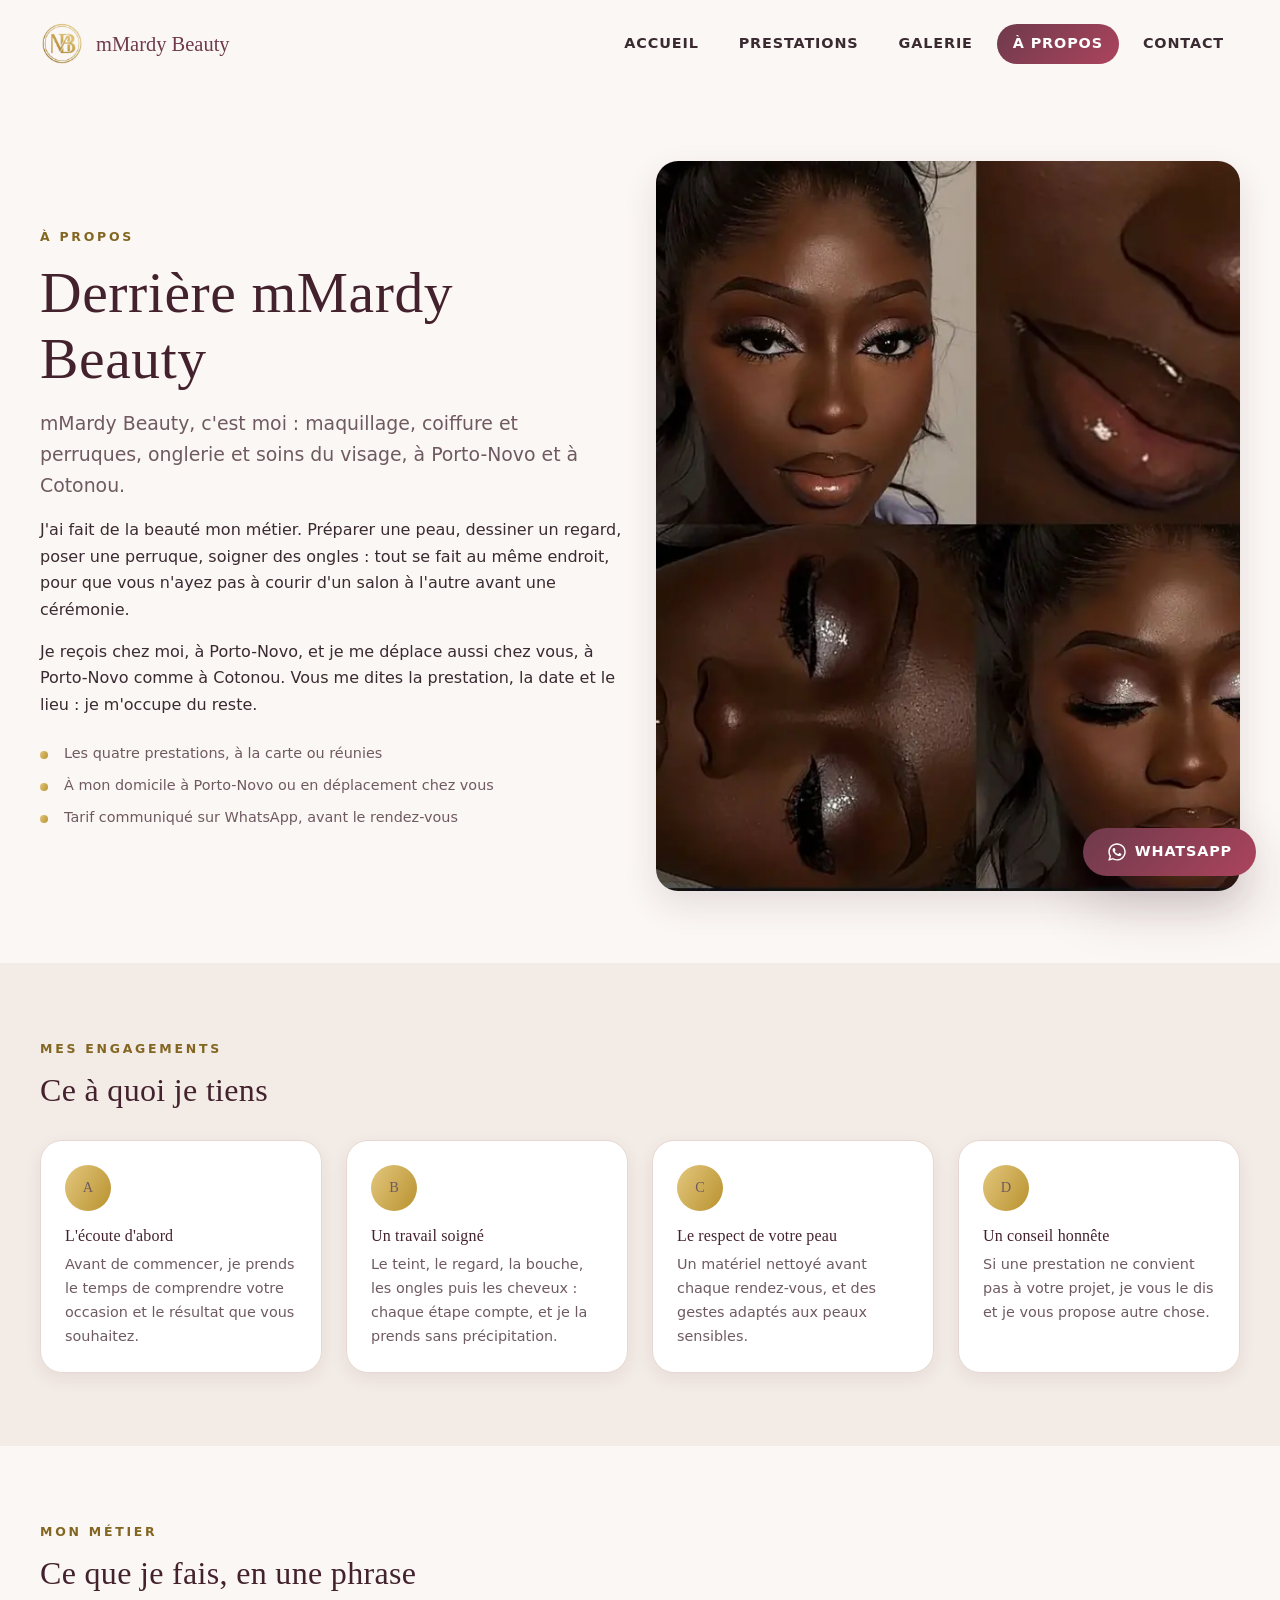
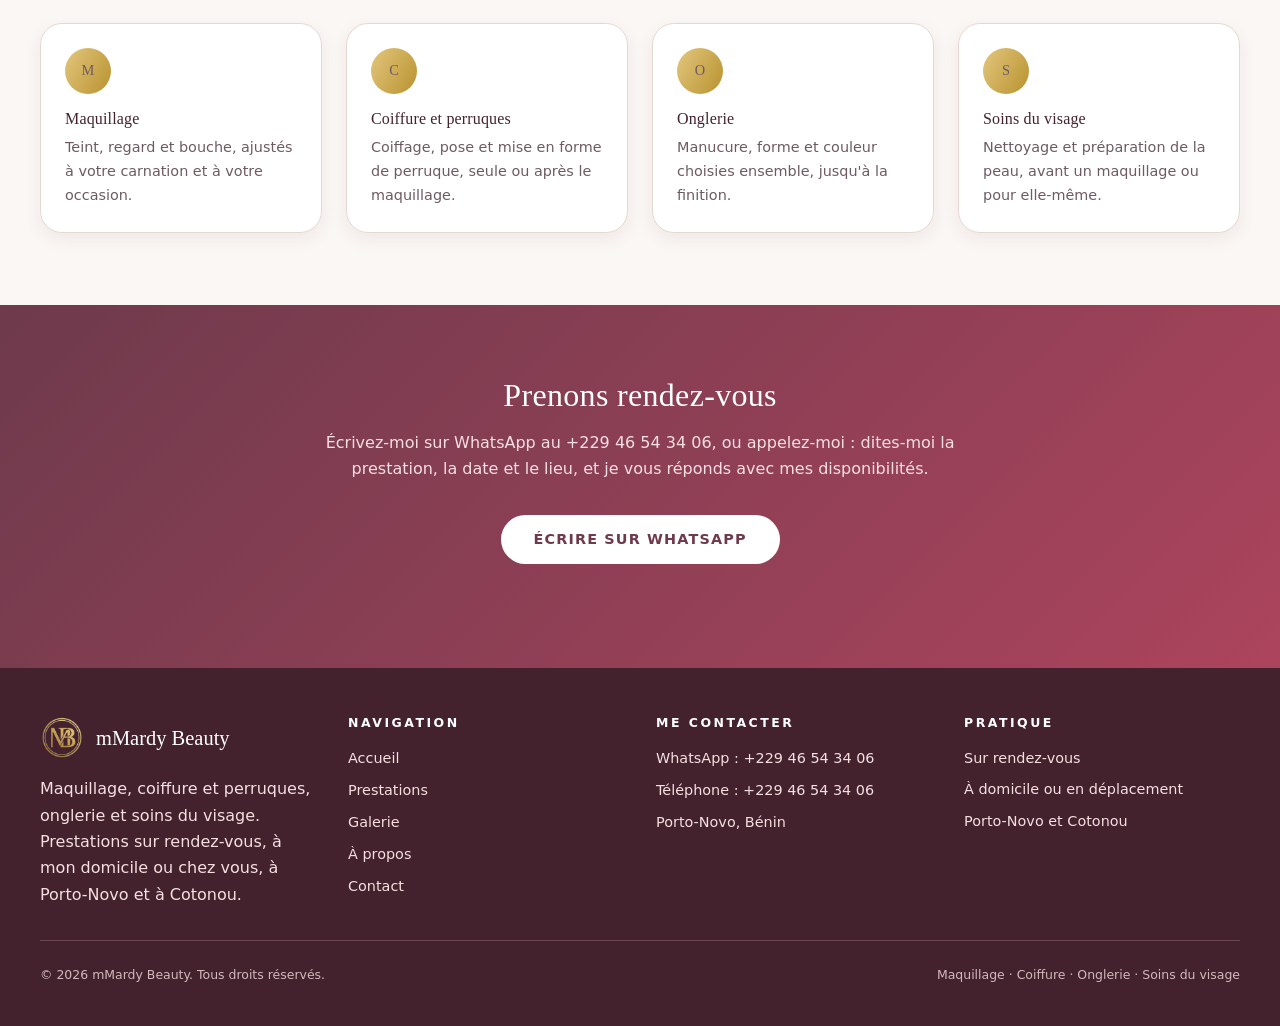
==== commit 9ea4f5d3: "Publie le site sur Cloudflare Pages - canonical, og:url et og:image pointent vers https://mardybeaut" ====
--- a/a-propos.html
+++ b/a-propos.html
@@ -7,11 +7,18 @@
   <title>À propos | mMardy Beauty - maquillage, coiffure, onglerie et soins du visage</title>
   <meta name="description" content="mMardy Beauty, c'est moi : maquillage, coiffure et perruques, onglerie et soins du visage à Porto-Novo et à Cotonou. Prestations sur rendez-vous, à mon domicile ou chez vous.">
   <link rel="icon" href="assets/brand/favicon.png" type="image/png">
+  <link rel="canonical" href="https://mardybeauty.pages.dev/a-propos">
   <meta property="og:type" content="website">
+  <meta property="og:site_name" content="mMardy Beauty">
+  <meta property="og:url" content="https://mardybeauty.pages.dev/a-propos">
   <meta property="og:title" content="À propos | mMardy Beauty">
   <meta property="og:description" content="Maquillage, coiffure, onglerie et soins du visage : mon métier, ma façon de travailler et mes engagements.">
-  <meta property="og:image" content="assets/images/galerie/galerie-13.jpg">
+  <meta property="og:image" content="https://mardybeauty.pages.dev/assets/brand/partage.jpg">
+  <meta property="og:image:width" content="1200">
+  <meta property="og:image:height" content="630">
+  <meta property="og:image:alt" content="mMardy Beauty, maquillage et coiffure à Porto-Novo">
   <meta property="og:locale" content="fr_FR">
+  <meta name="twitter:card" content="summary_large_image">
   <link rel="stylesheet" href="css/style.css">
   <link rel="stylesheet" href="css/animations.css">
   <script src="js/main.js" defer></script>
--- a/css/style.css
+++ b/css/style.css
@@ -604,6 +604,9 @@
 }
 
 .filtre {
+  display: inline-flex;
+  align-items: center;
+  min-height: 44px;
   padding: var(--espace-2) var(--espace-5);
   background: var(--couleur-blanc);
   border: 1px solid var(--couleur-bordure);
@@ -870,6 +873,8 @@
 .champ input,
 .champ select,
 .champ textarea {
+  width: 100%;
+  min-width: 0;
   padding: var(--espace-3) var(--espace-4);
   background: var(--couleur-creme);
   border: 1px solid var(--couleur-bordure-champ);
@@ -1015,6 +1020,12 @@
   display: grid;
   gap: var(--espace-2);
   font-size: var(--taille-sm);
+}
+
+.pied__liste a {
+  display: inline-flex;
+  align-items: center;
+  min-height: 24px;
 }
 
 .pied__bas {
@@ -1078,8 +1089,8 @@
   }
 
   .nav__lien {
-    padding: var(--espace-2) var(--espace-3);
-    font-size: var(--taille-xs);
+    padding: 11px var(--espace-2);
+    font-size: var(--taille-sm);
     letter-spacing: 0.03em;
   }
 }
@@ -1162,6 +1173,7 @@
 }
 
 .lien-whatsapp {
+  position: relative;
   font-size: var(--taille-sm);
   font-weight: 700;
   color: var(--couleur-prune);
@@ -1169,6 +1181,13 @@
   text-decoration: none;
   padding-bottom: 2px;
   border-bottom: 2px solid var(--couleur-dore-clair);
+}
+
+/* Etend la zone d'appui a 44 px de haut sans deplacer le soulignement. */
+.lien-whatsapp::after {
+  content: "";
+  position: absolute;
+  inset: -8px 0;
 }
 
 .lien-whatsapp:hover {
